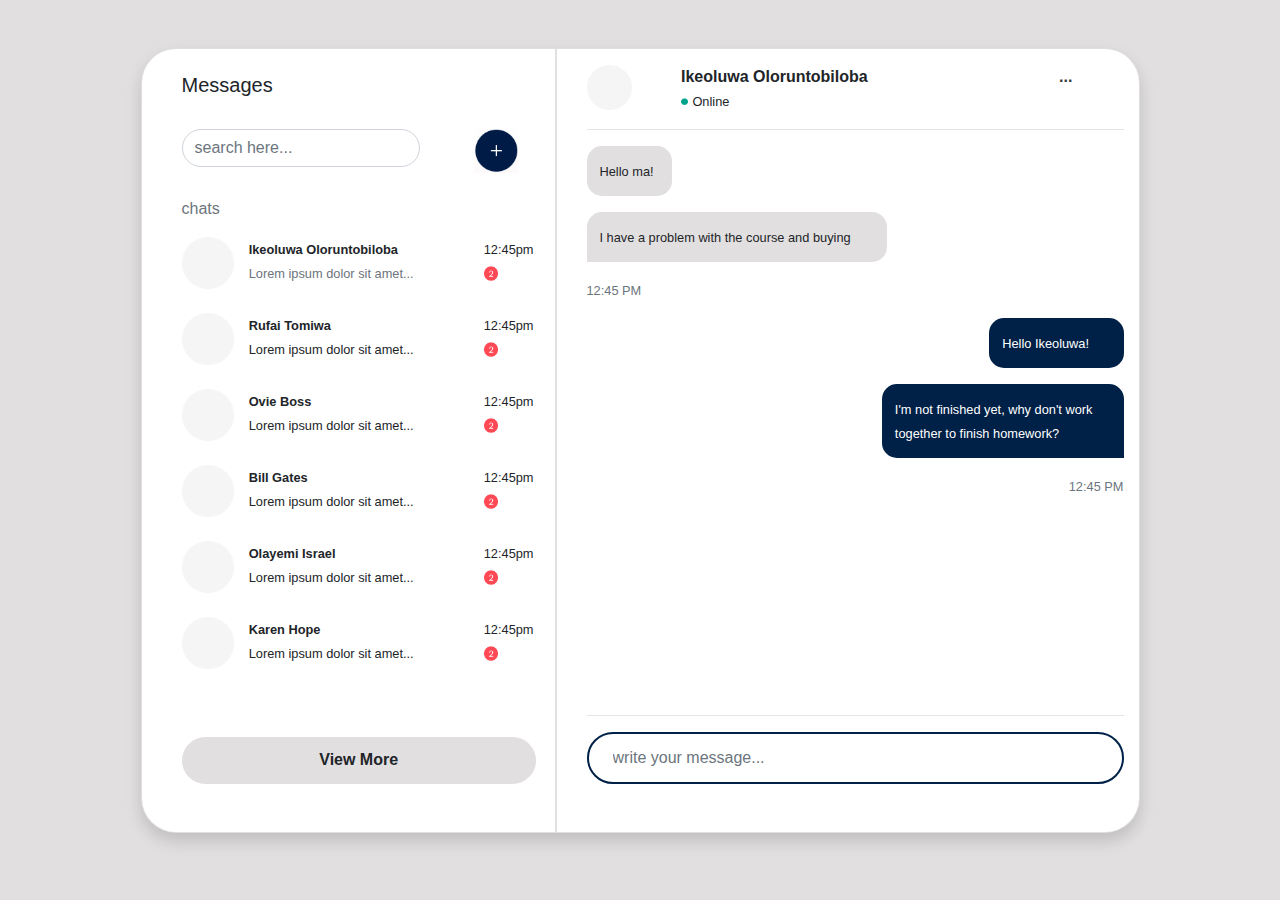
==== index.html @ 885ddc93 "message chat" ====
<!DOCTYPE html>
<html lang="en">
<head>
    <meta charset="UTF-8">
    <meta http-equiv="X-UA-Compatible" content="IE=edge">
    <meta name="viewport" content="width=device-width, initial-scale=1.0">
    <title>Learnr Chat</title>
    <link rel="stylesheet" href="plugins/fontawesome/css/font-awesome.min.css">
    <link rel="stylesheet" href="plugins/bootstrap/css/bootstrap.css">
    <link rel="stylesheet" href="style.css">
</head>
<body>
    
    <section class="py-5">
        <div class="container">
            <div class="card shadow">

                 <div class="container">
                <div class="row">
                    <div class="col-md-5">
                            <aside class="pb-5 pt-4">
                                <h5>Messages</h5><br>
                                <div class="row pb-4">
                                <div class="col-md-8"
                                ><input type="text" placeholder="search here..." class="form-control chat-input">
                            </div>
                                <div class="col-md-4">
                                    <img src="img/bg.png" alt="" width="65%" class="pl-4"> 
                                </div>
                                </div>
                
                                <p class="text-secondary">chats</p>
                                    <div class="row pb-4">
                                <div class="col-md-2">
                                    <img src="img/Placeholder.png" alt="" width="140%">
                                </div>
                                <div class="col-md-7">
                                    <small><b>Ikeoluwa Oloruntobiloba</b></small> <br>
                                    <small class="text-secondary">Lorem ipsum dolor sit amet...</small>
                                </div>
                                <div class="col-md-3">
                                     <small>12:45pm</small> <br>
                                     <img src="img/Rectangle 167.png" alt="" width="20%">
                                </div>
                                    </div>

                
                                    <div class="row pb-4">
                                        <div class="col-md-2">
                                            <img src="img/Placeholder.png" alt="" width="140%">
                                        </div>
                                        <div class="col-md-7">
                                            <small><b>Rufai Tomiwa</b></small> <br>
                                            <small>Lorem ipsum dolor sit amet...</small>
                                        </div>
                                        <div class="col-md-3">
                                             <small>12:45pm</small> <br>
                                             <img src="img/Rectangle 167.png" alt="" width="20%">
                                        </div>
                                            </div>
                
                                            <div class="row pb-4">
                                                <div class="col-md-2">
                                                    <img src="img/Placeholder.png" alt="" width="140%">
                                                </div>
                                                <div class="col-md-7">
                                                    <small><b>Ovie Boss</b></small> <br>
                                                    <small>Lorem ipsum dolor sit amet...</small>
                                                </div>
                                                <div class="col-md-3">
                                                     <small>12:45pm</small> <br>
                                                     <img src="img/Rectangle 167.png" alt=""  width="20%">
                                                </div>
                                                    </div>
                
                                                    <div class="row pb-4">
                                                        <div class="col-md-2">
                                                            <img src="img/Placeholder.png" alt="" width="140%">
                                                        </div>
                                                        <div class="col-md-7">
                                                            <small><b>Bill Gates</b></small> <br>
                                                            <small>Lorem ipsum dolor sit amet...</small>
                                                        </div>
                                                        <div class="col-md-3">
                                                            <small>12:45pm</small> <br>
                                                            <img src="img/Rectangle 167.png" alt=""  width="20%">
                                                       </div>
                                                            </div>
                                         
                
                                            <div class="row pb-4">
                                                <div class="col-md-2">
                                                    <img src="img/Placeholder.png" alt="" width="140%">
                                                </div>
                                                <div class="col-md-7">
                                                    <small><b>Olayemi Israel</b></small> <br>
                                                    <small>Lorem ipsum dolor sit amet...</small>
                                                </div>
                                                <div class="col-md-3">
                                                    <small>12:45pm</small> <br>
                                                    <img src="img/Rectangle 167.png" alt=""  width="20%">
                                               </div>
                                                    </div>
                            
                
                                    <div class="row pb-5">
                                        <div class="col-md-2">
                                            <img src="img/Placeholder.png" alt="" width="140%">
                                        </div>
                                        <div class="col-md-7">
                                            <small><b>Karen Hope</b></small> <br>
                                            <small>Lorem ipsum dolor sit amet...</small>
                                        </div>
                                        <div class="col-md-3 pb-4">
                                            <small>12:45pm</small> <br>
                                            <img src="img/Rectangle 167.png" alt=""  width="20%">
                                       </div>
                                            </div>
                
                
                                            <input type="submit" value="View More" class="form-control btn btn-chat" />
                          
                            </aside>
                        </div>
                        <div class="col-md-7 pt-3">
                            <div class="row chat-ike">
                                <div class="col-md-2">
                                    <img src="img/Placeholder.png" alt="" width="70%">
                                </div>
                                <div class="col-md-8">
                                    <b>Ikeoluwa Oloruntobiloba</b><br>
                                    <img src="img/Ellipse 6.png" alt="" width="2%"> <small>Online</small> 
                                </div>
                                <div class="col-md-2">
                                    <a href="#" class="text-dark"><b>...</b></a>
                                </div>
                            </div>
                            <hr>

                            <div class="pb-3">
                            <p class="hello"><small>Hello ma!</small></p>
                            <p class="hellos"><small>I have a problem with the course and buying</small> </p>
                            <small class="text-secondary">12:45 PM</small>
                            </div>

                            <div class="space">
                                <p class="autos"><small>Hello Ikeoluwa!</small> </p>
                                <p class="auto"><small>I'm not finished yet, why don't work 
                                    together to finish homework?</small></p>
                                <p class="text-secondary text-right pb-5"><small>12:45 PM</small> </p>
                                </div>


                            <div class="row">
                                <div class="col-md-12">
                                    <hr>
                                    <input type="text" placeholder="write your message..." class="form-control chatinput p-4">
                                </div>
                            </div>



                        </div>
                    </div>
                </div>
        </div>
        </div>
    </section>

</body>
</html>
---- style.css ----
*{
    margin: 0;
    padding: 0;
    box-sizing: border-box;
}
body{
    background: #e1dfdf;
}
aside{
    border-right: 2px solid #e1dfdf;
}
.card{
    border-radius: 35px;
    margin: auto;
    width: 90%;
}
.card .container{
    padding-left: 40px;
}
.auto{
    width: 45%;
    margin-left: auto;
    padding: 13px;
    border-radius: 15px 15px 0px 15px;
    background: #002147;
    color: white;
}
.autos{
    width: 25%;
    margin-left: auto;
    padding: 13px;
    border-radius: 15px;
    background: #002147;
    color: white;
}
.hellos{
    width: 56%;
    padding: 13px;
    border-radius: 15px 15px 15px 0px;
    background: #e1dfdf;
}
.hello{
    width: 16%;
    padding: 13px;
    border-radius: 15px;
    background: #e1dfdf;
}
.space{
    padding-bottom: 137px;
}
.chat-input{
    border-radius: 50px;
}
.chatinput{
    border-radius: 50px;
    border: 2px solid #002147;
}
.btn-chat{
    background: #e1dfdf;
    border-radius: 50px;
    padding-top: 10px;
    padding-bottom: 35px;
    font-weight: 600;
    width: 95%;
}
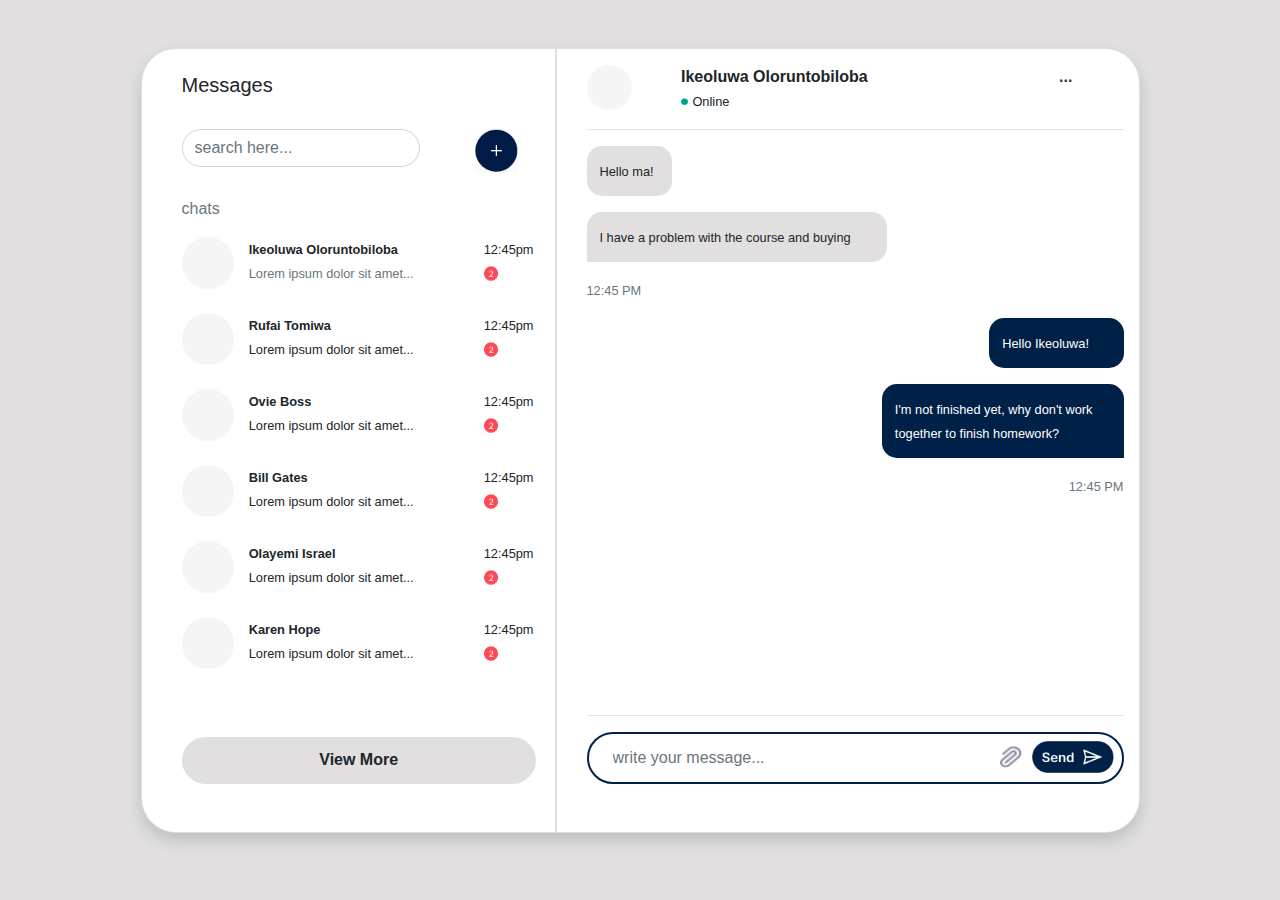
==== commit ff8b0d7c: "message chat" ====
--- a/index.html
+++ b/index.html
@@ -25,14 +25,14 @@
                                 ><input type="text" placeholder="search here..." class="form-control chat-input">
                             </div>
                                 <div class="col-md-4">
-                                    <img src="img/bg.png" alt="" width="65%" class="pl-4"> 
+                                    <img src="img/chat-bg.png" alt="" width="65%" class="pl-4"> 
                                 </div>
                                 </div>
                 
                                 <p class="text-secondary">chats</p>
                                     <div class="row pb-4">
                                 <div class="col-md-2">
-                                    <img src="img/Placeholder.png" alt="" width="140%">
+                                    <img src="img/chat-pic.png" alt="" width="140%">
                                 </div>
                                 <div class="col-md-7">
                                     <small><b>Ikeoluwa Oloruntobiloba</b></small> <br>
@@ -40,14 +40,14 @@
                                 </div>
                                 <div class="col-md-3">
                                      <small>12:45pm</small> <br>
-                                     <img src="img/Rectangle 167.png" alt="" width="20%">
+                                     <img src="img/chat-rect.png" alt="" width="20%">
                                 </div>
                                     </div>
 
                 
                                     <div class="row pb-4">
                                         <div class="col-md-2">
-                                            <img src="img/Placeholder.png" alt="" width="140%">
+                                            <img src="img/chat-pic.png" alt="" width="140%">
                                         </div>
                                         <div class="col-md-7">
                                             <small><b>Rufai Tomiwa</b></small> <br>
@@ -55,13 +55,13 @@
                                         </div>
                                         <div class="col-md-3">
                                              <small>12:45pm</small> <br>
-                                             <img src="img/Rectangle 167.png" alt="" width="20%">
+                                             <img src="img/chat-rect.png" alt="" width="20%">
                                         </div>
                                             </div>
                 
                                             <div class="row pb-4">
                                                 <div class="col-md-2">
-                                                    <img src="img/Placeholder.png" alt="" width="140%">
+                                                    <img src="img/chat-pic.png" alt="" width="140%">
                                                 </div>
                                                 <div class="col-md-7">
                                                     <small><b>Ovie Boss</b></small> <br>
@@ -69,13 +69,13 @@
                                                 </div>
                                                 <div class="col-md-3">
                                                      <small>12:45pm</small> <br>
-                                                     <img src="img/Rectangle 167.png" alt=""  width="20%">
+                                                     <img src="img/chat-rect.png" alt=""  width="20%">
                                                 </div>
                                                     </div>
                 
                                                     <div class="row pb-4">
                                                         <div class="col-md-2">
-                                                            <img src="img/Placeholder.png" alt="" width="140%">
+                                                            <img src="img/chat-pic.png" alt="" width="140%">
                                                         </div>
                                                         <div class="col-md-7">
                                                             <small><b>Bill Gates</b></small> <br>
@@ -83,14 +83,14 @@
                                                         </div>
                                                         <div class="col-md-3">
                                                             <small>12:45pm</small> <br>
-                                                            <img src="img/Rectangle 167.png" alt=""  width="20%">
+                                                            <img src="img/chat-rect.png" alt=""  width="20%">
                                                        </div>
                                                             </div>
                                          
                 
                                             <div class="row pb-4">
                                                 <div class="col-md-2">
-                                                    <img src="img/Placeholder.png" alt="" width="140%">
+                                                    <img src="img/chat-pic.png" alt="" width="140%">
                                                 </div>
                                                 <div class="col-md-7">
                                                     <small><b>Olayemi Israel</b></small> <br>
@@ -98,14 +98,14 @@
                                                 </div>
                                                 <div class="col-md-3">
                                                     <small>12:45pm</small> <br>
-                                                    <img src="img/Rectangle 167.png" alt=""  width="20%">
+                                                    <img src="img/chat-rect.png" alt=""  width="20%">
                                                </div>
                                                     </div>
                             
                 
                                     <div class="row pb-5">
                                         <div class="col-md-2">
-                                            <img src="img/Placeholder.png" alt="" width="140%">
+                                            <img src="img/chat-pic.png" alt="" width="140%">
                                         </div>
                                         <div class="col-md-7">
                                             <small><b>Karen Hope</b></small> <br>
@@ -113,7 +113,7 @@
                                         </div>
                                         <div class="col-md-3 pb-4">
                                             <small>12:45pm</small> <br>
-                                            <img src="img/Rectangle 167.png" alt=""  width="20%">
+                                            <img src="img/chat-rect.png" alt=""  width="20%">
                                        </div>
                                             </div>
                 
@@ -125,11 +125,11 @@
                         <div class="col-md-7 pt-3">
                             <div class="row chat-ike">
                                 <div class="col-md-2">
-                                    <img src="img/Placeholder.png" alt="" width="70%">
+                                    <img src="img/chat-pic.png" alt="" width="70%">
                                 </div>
                                 <div class="col-md-8">
                                     <b>Ikeoluwa Oloruntobiloba</b><br>
-                                    <img src="img/Ellipse 6.png" alt="" width="2%"> <small>Online</small> 
+                                    <img src="img/chat-indi.png" alt="" width="2%"> <small>Online</small> 
                                 </div>
                                 <div class="col-md-2">
                                     <a href="#" class="text-dark"><b>...</b></a>
@@ -155,6 +155,8 @@
                                 <div class="col-md-12">
                                     <hr>
                                     <input type="text" placeholder="write your message..." class="form-control chatinput p-4">
+                                   <a href="" class=""> <img src="img/chat-layer.png " alt="" class="btn chat-layer"></a>
+                                    <a href="" class=""><img src="img/chat-send.png" alt="" class="btn chat-send"></a>
                                 </div>
                             </div>
 
--- a/style.css
+++ b/style.css
@@ -63,3 +63,16 @@
     font-weight: 600;
     width: 95%;
 }
+.chat-send{
+    position: relative;
+    bottom: 50px;
+    left: 380px;
+    width: 20%;
+}
+.chat-layer{
+    position: relative;
+    bottom: 50px;
+    left: 400px;
+    width: 9%;
+}
+
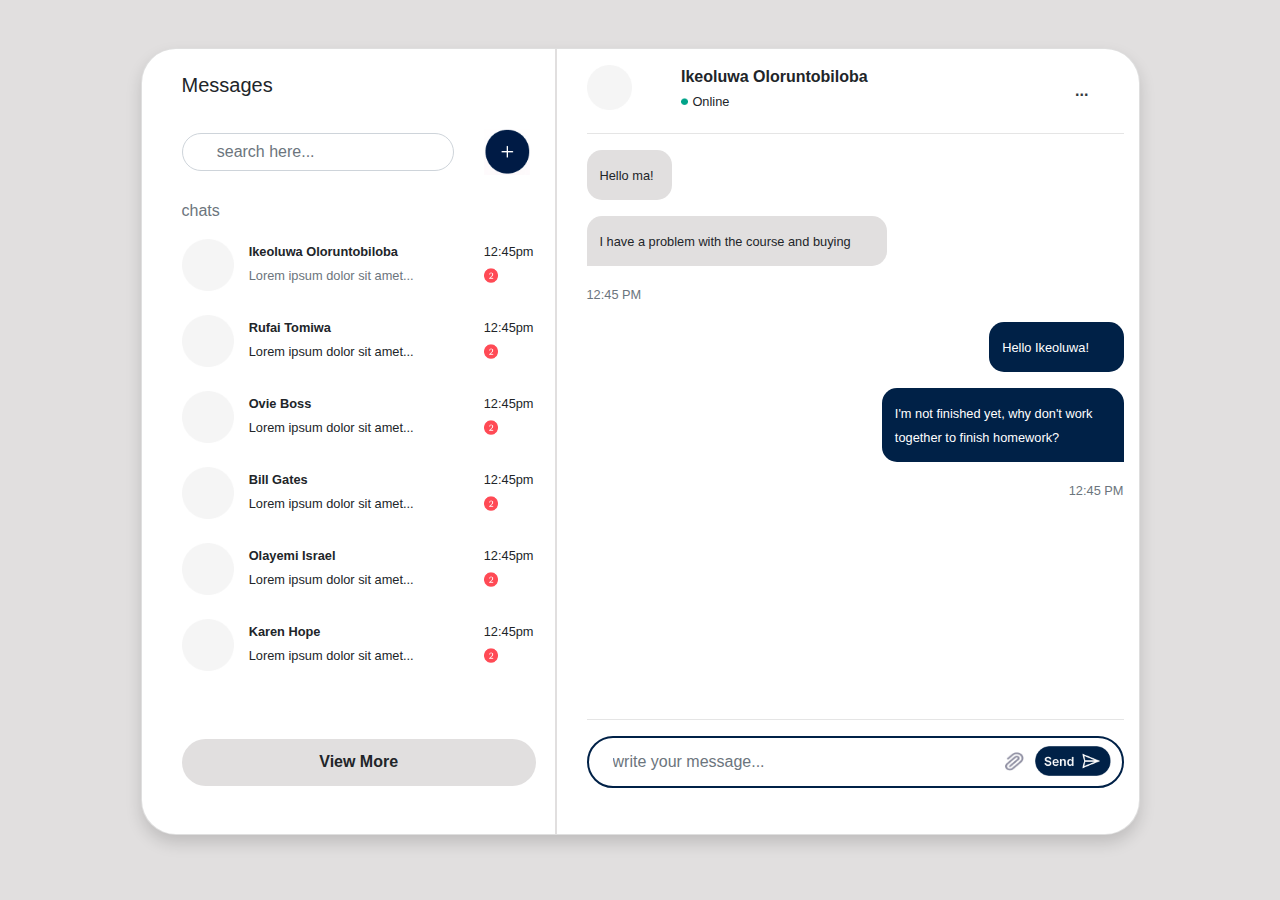
==== commit 765d1bc9: "message chat" ====
--- a/index.html
+++ b/index.html
@@ -21,11 +21,11 @@
                             <aside class="pb-5 pt-4">
                                 <h5>Messages</h5><br>
                                 <div class="row pb-4">
-                                <div class="col-md-8"
-                                ><input type="text" placeholder="search here..." class="form-control chat-input">
+                                <div class="col-md-9"
+                                ><input type="text" placeholder="     search here..." class="form-control chat-input mt-1">
                             </div>
-                                <div class="col-md-4">
-                                    <img src="img/chat-bg.png" alt="" width="65%" class="pl-4"> 
+                                <div class="col-md-3">
+                                    <img src="img/chat-bg.png" alt="" width="65%" class=""> 
                                 </div>
                                 </div>
                 
@@ -131,8 +131,14 @@
                                     <b>Ikeoluwa Oloruntobiloba</b><br>
                                     <img src="img/chat-indi.png" alt="" width="2%"> <small>Online</small> 
                                 </div>
-                                <div class="col-md-2">
-                                    <a href="#" class="text-dark"><b>...</b></a>
+                                <div class="col-md-2 chat-dropdown">
+                                    <a href="#" class="chat-dropbtn text-dark"><b>...</b></a>
+                                    <div class="chat-dropdown-content">
+                                        <a href="#"><small>Delete</small></a>
+                                        <a href="#"><small>Block</small></a>
+                                        <a href="#"><small>Report</small></a>
+                                        <a href="#"><small>Mute</small></a>
+                                      </div>
                                 </div>
                             </div>
                             <hr>
--- a/style.css
+++ b/style.css
@@ -52,6 +52,7 @@
     border-radius: 50px;
 }
 .chatinput{
+    position: relative;
     border-radius: 50px;
     border: 2px solid #002147;
 }
@@ -64,15 +65,57 @@
     width: 95%;
 }
 .chat-send{
-    position: relative;
-    bottom: 50px;
-    left: 380px;
-    width: 20%;
+    position: absolute;
+    bottom: 5px;
+    left: 450px;
+    width: 18%;
 }
 .chat-layer{
-    position: relative;
-    bottom: 50px;
-    left: 400px;
-    width: 9%;
+    position: absolute;
+    bottom: 10px;
+    left: 420px;
+    width: 8%;
+}
+.chat-dropbtn {
+    display: inline-block;
+    color: white;
+    text-align: center;
+    padding: 14px 16px;
+    text-decoration: none;
+}
+.chat-dropbtn:hover {
+    text-decoration: none;
+}
+.chat-dropdown {
+    display: inline-block;
+}
+  
+.chat-dropdown-content {
+    display: none;
+    position: absolute;
+    background: #f9f9f9;
+    min-width: 150px;
+    box-shadow: 0px 8px 16px 0px rgba(0,0,0,0.2);
+    z-index: 1;
+    margin-top: 1px;
+}
+  
+.chat-dropdown-content a {
+    color: black;
+    padding: 10px;
+    text-decoration: none;
+    display: block;
+    text-align: left;
+}
+.chat-dropdown-content a :hover{
+    padding: 10px;
+    text-decoration: none;
+    display: block;
+    text-align: left;
+    background-color: #f1f1f1;
+}
+  
+.chat-dropdown:hover .chat-dropdown-content {
+    display: block;
 }
 
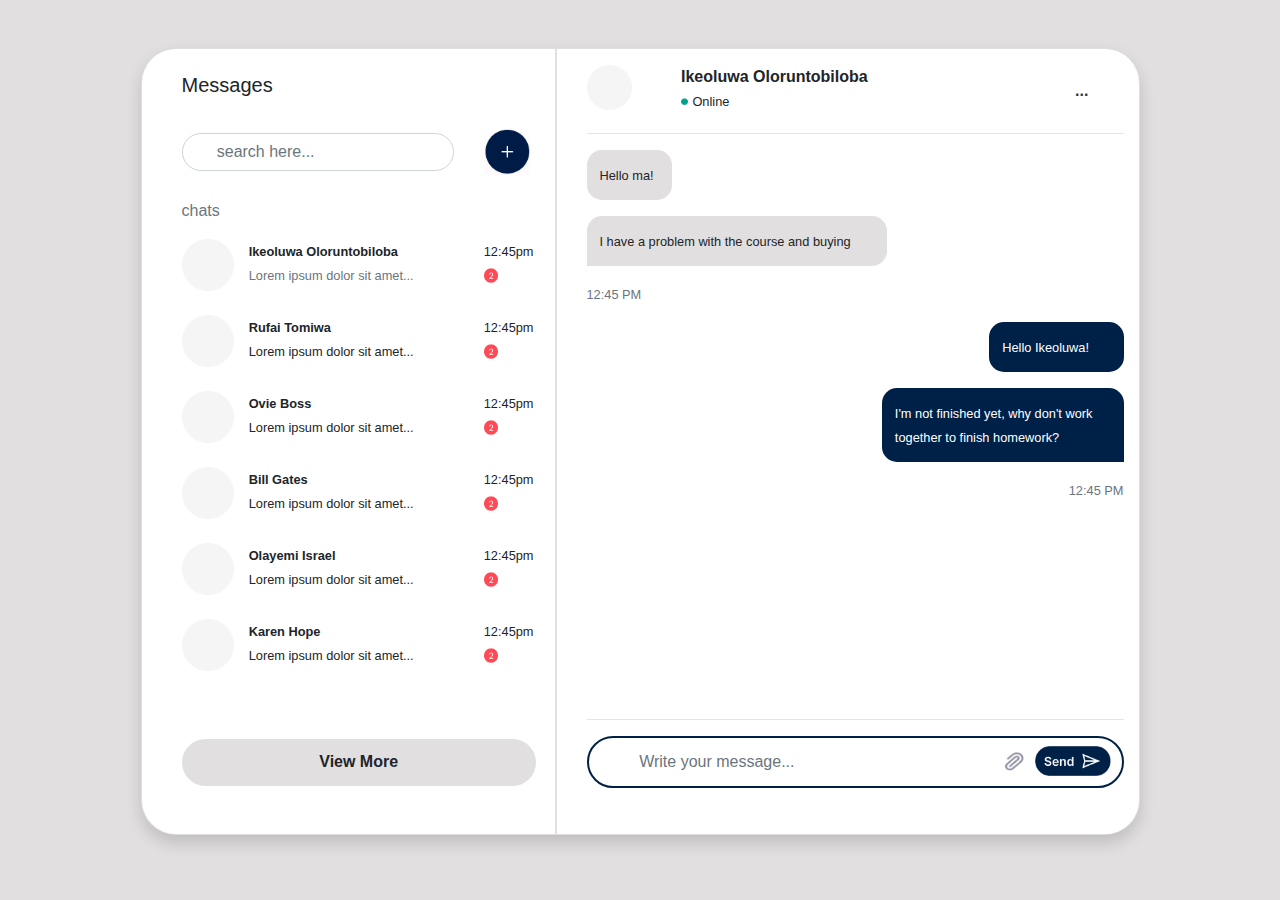
==== commit 89d03f57: "update" ====
--- a/index.html
+++ b/index.html
@@ -11,20 +11,20 @@
 </head>
 <body>
     
-    <section class="py-5">
+    <section class="py-5 d-none d-md-block"> 
         <div class="container">
-            <div class="card shadow">
+            <div class="card shadow chat-card">
 
                  <div class="container">
                 <div class="row">
                     <div class="col-md-5">
-                            <aside class="pb-5 pt-4">
+                            <aside class="pb-5 pt-4 chat-aside">
                                 <h5>Messages</h5><br>
                                 <div class="row pb-4">
-                                <div class="col-md-9"
+                                <div class="col-9"
                                 ><input type="text" placeholder="     search here..." class="form-control chat-input mt-1">
                             </div>
-                                <div class="col-md-3">
+                                <div class="col-3">
                                     <img src="img/chat-bg.png" alt="" width="65%" class=""> 
                                 </div>
                                 </div>
@@ -144,14 +144,14 @@
                             <hr>
 
                             <div class="pb-3">
-                            <p class="hello"><small>Hello ma!</small></p>
-                            <p class="hellos"><small>I have a problem with the course and buying</small> </p>
+                            <p class="chat-hello"><small>Hello ma!</small></p>
+                            <p class="chat-hellos"><small>I have a problem with the course and buying</small> </p>
                             <small class="text-secondary">12:45 PM</small>
                             </div>
 
-                            <div class="space">
-                                <p class="autos"><small>Hello Ikeoluwa!</small> </p>
-                                <p class="auto"><small>I'm not finished yet, why don't work 
+                            <div class="chat-space">
+                                <p class="chat-autos"><small>Hello Ikeoluwa!</small> </p>
+                                <p class="chat-auto"><small>I'm not finished yet, why don't work 
                                     together to finish homework?</small></p>
                                 <p class="text-secondary text-right pb-5"><small>12:45 PM</small> </p>
                                 </div>
@@ -160,7 +160,7 @@
                             <div class="row">
                                 <div class="col-md-12">
                                     <hr>
-                                    <input type="text" placeholder="write your message..." class="form-control chatinput p-4">
+                                    <input type="text" placeholder="      Write your message..." class="form-control chatinput p-4">
                                    <a href="" class=""> <img src="img/chat-layer.png " alt="" class="btn chat-layer"></a>
                                     <a href="" class=""><img src="img/chat-send.png" alt="" class="btn chat-send"></a>
                                 </div>
@@ -175,5 +175,35 @@
         </div>
     </section>
 
+                <!-- RESPONSIVENESS -->
+
+
+                <section class="d-flex d-md-none">
+                    <div class="chat-contain">
+                        <div class="card shadow chat-card">
+                            <div class="container-fluid">
+                <aside class="pb-5 pt-4">
+                    <h3>Messages</h3><br>
+                    <div class="row pb-4">
+                    <div class="col-10"
+                    ><input type="text" placeholder="                Search here..." class="form-control chat-input mt-2 py-4">
+                    <i class="fa fa-search chat-search"></i>
+                </div>
+                    <div class="col-2">
+                        <a href="convoscreen.html" class=""><img src="img/chat-bg.png" alt="" width="65px"> </a>
+                    </div>
+                    </div>
+    
+                       
+                    <p class="chat-zerostate text-secondary">You have no New Messages</p>
+                        
+              
+                </aside>
+
+            </div>
+        </div>
+        </div>
+    </section>
+
 </body>
 </html>--- a/style.css
+++ b/style.css
@@ -6,10 +6,10 @@
 body{
     background: #e1dfdf;
 }
-aside{
+.chat-aside{
     border-right: 2px solid #e1dfdf;
 }
-.card{
+.chat-card{
     border-radius: 35px;
     margin: auto;
     width: 90%;
@@ -17,7 +17,7 @@
 .card .container{
     padding-left: 40px;
 }
-.auto{
+.chat-auto{
     width: 45%;
     margin-left: auto;
     padding: 13px;
@@ -25,7 +25,7 @@
     background: #002147;
     color: white;
 }
-.autos{
+.chat-autos{
     width: 25%;
     margin-left: auto;
     padding: 13px;
@@ -33,20 +33,21 @@
     background: #002147;
     color: white;
 }
-.hellos{
+.chat-hellos{
     width: 56%;
     padding: 13px;
     border-radius: 15px 15px 15px 0px;
     background: #e1dfdf;
 }
-.hello{
+.chat-hello{
     width: 16%;
     padding: 13px;
     border-radius: 15px;
     background: #e1dfdf;
 }
-.space{
+.chat-space{
     padding-bottom: 137px;
+    position: relative;
 }
 .chat-input{
     border-radius: 50px;
@@ -119,3 +120,232 @@
     display: block;
 }
 
+@media (min-width: 0px) and (max-width: 576px) {
+    .chat-card{
+        width: 100%;
+        height: 100vh;
+        margin-left: 5px;
+        margin-top: 120px;
+    }
+    .chat-input{
+        border-radius: 50px;
+        border: 2px solid rgba(0, 0, 0, 0.296);
+    }
+    .chat-contain{
+        width: 97%;
+    }
+    .chat-search{
+        position: absolute;
+        bottom: 22px;
+        left: 40px;
+    }
+    .chat-card{
+        border-radius: 0px;
+    }
+    .chat-zerostate{
+        text-align: center;
+        margin-top: 250px;
+    }
+    .convo-chat{
+        color: black;
+        text-decoration: none;
+    }
+    .convo-chat:hover{
+        color: black;
+        text-decoration: none;
+    }
+    .chat-autos{
+        width: 30%;
+        margin-left: auto;
+        padding: 13px;
+        border-radius: 15px 15px 0px 15px;
+        background: #002147;
+        color: white;
+    }
+    .chat-hello{
+        margin-top: 50px;
+        width: 30%;
+        padding: 13px;
+        border-radius: 15px 15px 15px 0px;
+        background: #e1dfdf;
+    }
+    .chat-dropdown-content {
+        min-width: 50px;
+    }
+    hr{
+       border:2px solid #E1DFDF ; 
+    }
+
+    .chat-zero{
+        margin-top: 200px;
+    }
+    .chat-layer{
+        position: absolute;
+        left: 390px;
+        width: 9%;
+    }
+    .chat-send{
+        position: absolute;
+        left: 435px;
+    }
+    .chat-message{
+        margin-top: 200px;
+    }
+}
+
+@media (min-width: 576px) and  (max-width: 767px){
+    .chat-card{
+        width: 100%;
+        height: 100vh;
+        margin-left: 9px;
+        margin-top: 120px;
+    }
+    .chat-input{
+        border-radius: 50px;
+        border: 2px solid rgba(0, 0, 0, 0.296);
+    }
+    .chat-contain{
+        width: 97%;
+    }
+    .chat-search{
+        position: absolute;
+        bottom: 22px;
+        left: 40px;
+    }
+    .chat-card{
+        border-radius: 0px;
+    }
+    .chat-zerostate{
+        text-align: center;
+        margin-top: 250px;
+    }
+    .convo-chat{
+        color: black;
+        text-decoration: none;
+    }
+    .convo-chat:hover{
+        color: black;
+        text-decoration: none;
+    }
+    .chat-autos{
+        width: 30%;
+        margin-left: auto;
+        padding: 13px;
+        border-radius: 15px 15px 0px 15px;
+        background: #002147;
+        color: white;
+    }
+    .chat-hello{
+        margin-top: 50px;
+        width: 30%;
+        padding: 13px;
+        border-radius: 15px 15px 15px 0px;
+        background: #e1dfdf;
+    }
+    .chat-dropdown-content {
+        min-width: 50px;
+    }
+    hr{
+       border:2px solid #E1DFDF ; 
+    }
+
+    .chat-zero{
+        margin-top: 200px;
+    }
+    .chat-layer{
+        position: absolute;
+        left: 530px;
+        width: 8%;
+        top: 35px;
+
+    }
+    .chat-send{
+        position: absolute;
+        left: 585px;
+        top: 35px;
+    }
+    .chat-message{
+        margin-top: 320px;
+    }
+}
+
+@media(min-width: 768px) and (max-width: 991px){
+    .chat-card{
+        width: 100%;
+        height: 100vh;
+        margin-left: 9px;
+        margin-top: 120px;
+    }
+    .chat-input{
+        border-radius: 50px;
+        border: 2px solid rgba(0, 0, 0, 0.296);
+    }
+    .chat-contain{
+        width: 100%;
+    }
+    .chat-search{
+        position: absolute;
+        bottom: 22px;
+        left: 40px;
+    }
+    .chat-card{
+        border-radius: 0px;
+    }
+    .chat-zerostate{
+        text-align: center;
+        margin-top: 250px;
+    }
+    .convo-chat{
+        color: black;
+        text-decoration: none;
+    }
+    .convo-chat:hover{
+        color: black;
+        text-decoration: none;
+    }
+    .chat-autos{
+        width: 30%;
+        margin-left: auto;
+        padding: 13px;
+        border-radius: 15px 15px 0px 15px;
+        background: #002147;
+        color: white;
+    }
+    .chat-hello{
+        margin-top: 50px;
+        width: 30%;
+        padding: 13px;
+        border-radius: 15px 15px 15px 0px;
+        background: #e1dfdf;
+    }
+    .chat-dropdown-content {
+        min-width: 50px;
+    }
+    hr{
+       border:2px solid #E1DFDF ; 
+    }
+
+    .chat-zero{
+        margin-top: 200px;
+    }
+    .chat-layer{
+        position: absolute;
+        left: 530px;
+        width: 8%;
+        top: 35px;
+
+    }
+    .chat-send{
+        position: absolute;
+        left: 585px;
+        top: 35px;
+    }
+    .chat-message{
+        margin-top: 320px;
+    }
+}
+
+@media(min-width: 992px) and (max-width: 1199px){
+
+}
+
